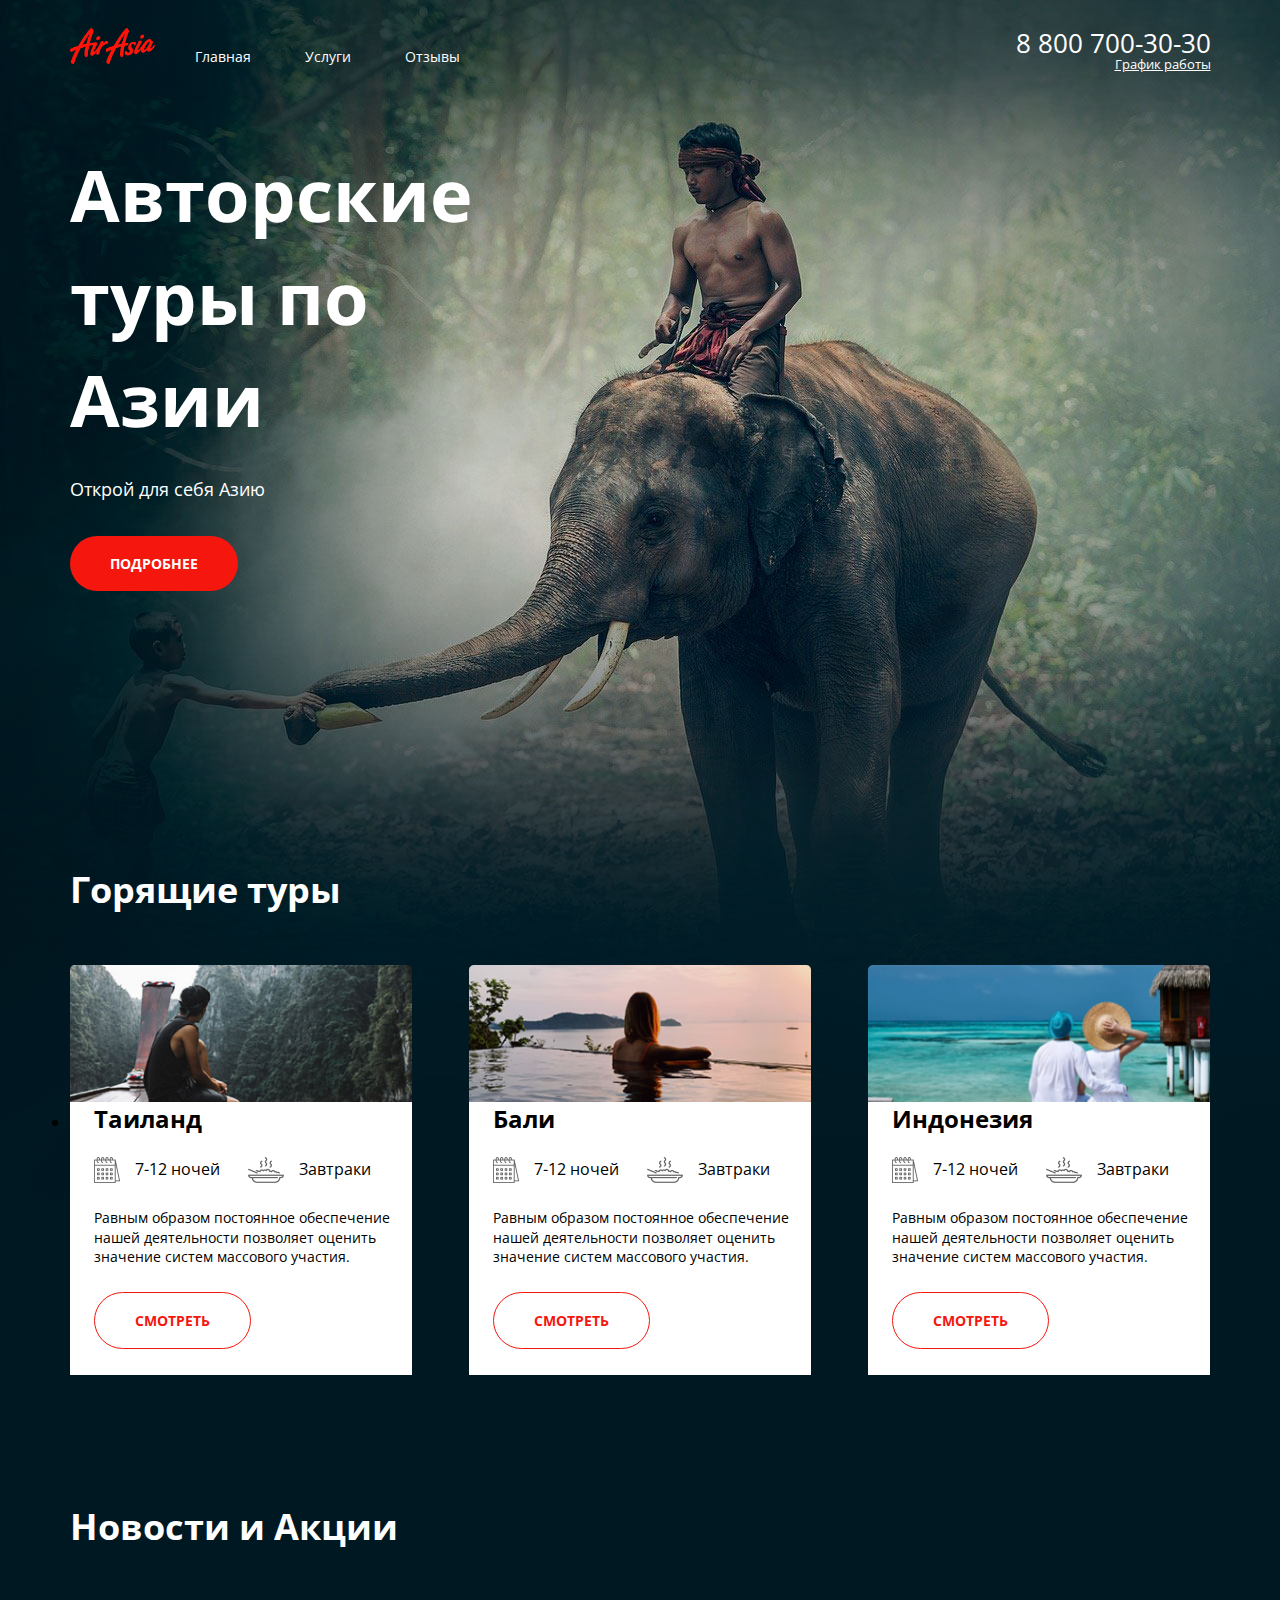
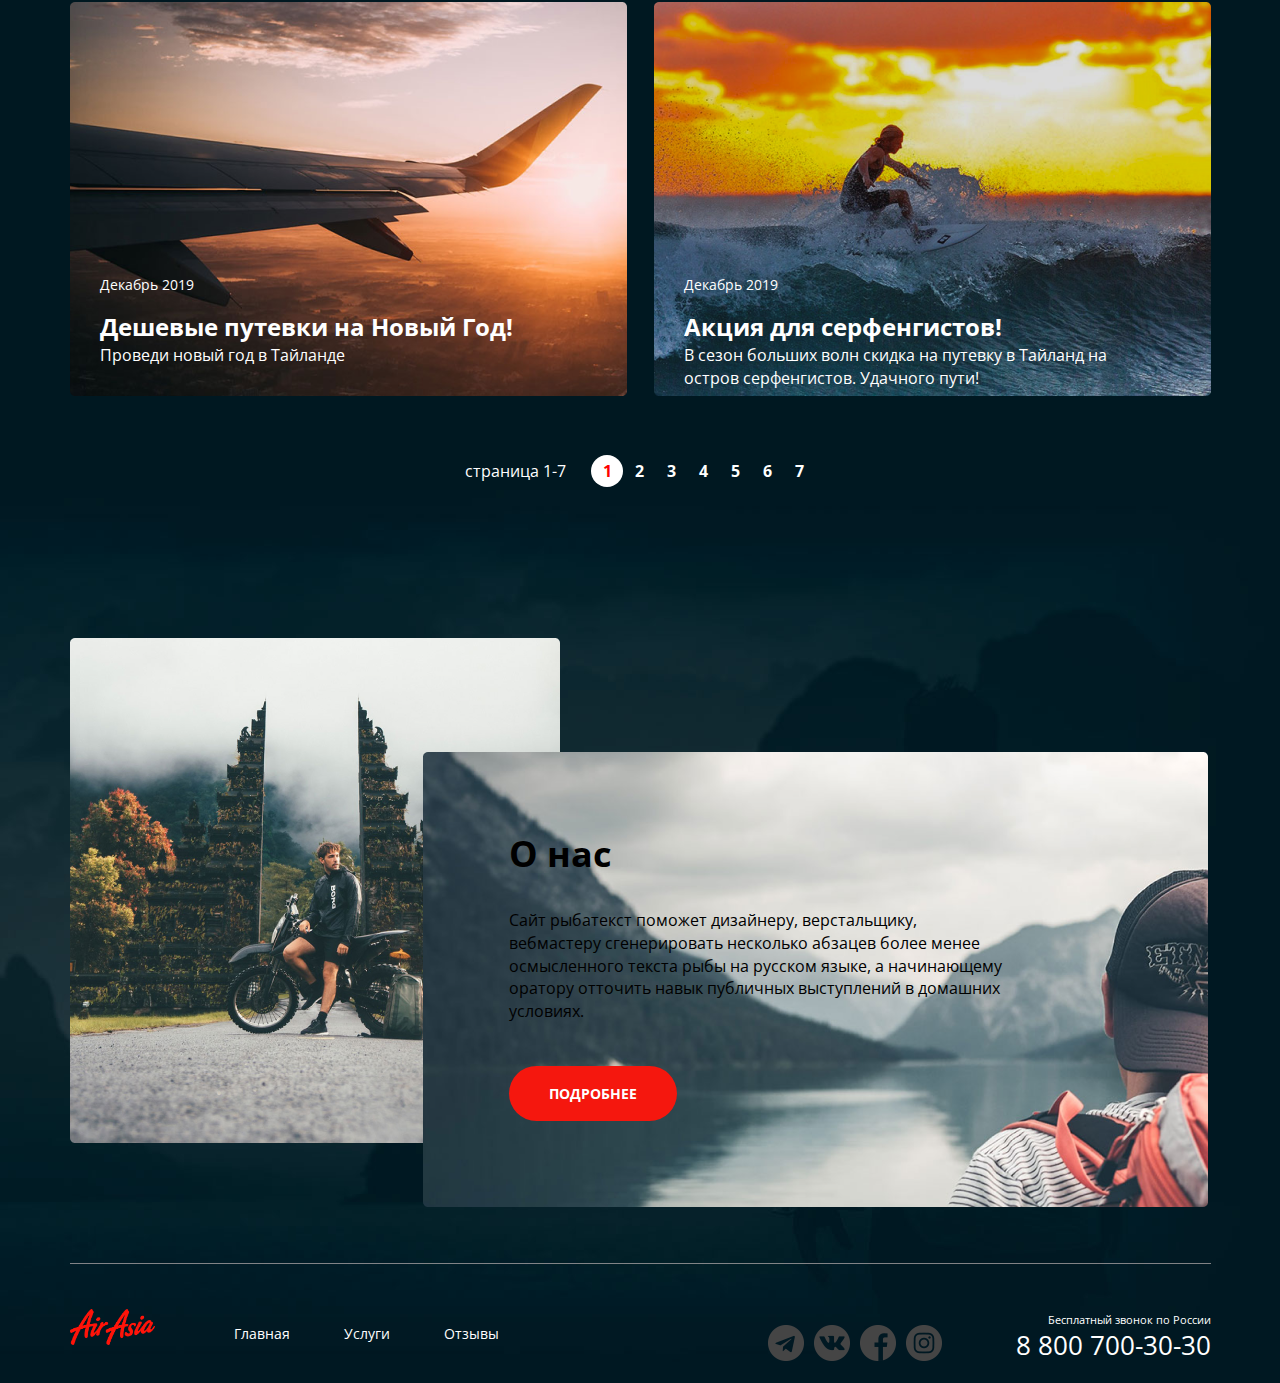
==== index.html @ 18bdf9c6 "проект закончил" ====
<!DOCTYPE html>
<html lang="ru">
  <head>
    <meta charset="UTF-8" />
    <meta http-equiv="X-UA-Compatible" content="IE=edge" />
    <meta name="viewport" content="width=device-width, initial-scale=1.0" />
    <title>Document</title>
    <link rel="preconnect" href="https://fonts.gstatic.com" />
    <link
      href="https://fonts.googleapis.com/css2?family=Open+Sans:ital,wght@0,400;0,700;1,700&display=swap"
      rel="stylesheet"
    />
    <link rel="stylesheet" href="./air.css" />
  </head>
  <body>
    <div class="wrapper main-page-wrapper">
      <header class="header">
        <div class="header__col">
          <a href="/" class="logo">
            <img
              src="./img/logo/logo.png"
              class="logo__img"
              alt="air asia logo"
            />
          </a>
          <nav class="menu">
            <ul class="menu__list">
              <li class="menu__item">
                <a href="/" class="menu__link">Главная</a>
              </li>
              <li class="menu__item">
                <a href="/services.html" class="menu__link">Услуги</a>
              </li>
              <li class="menu__item">
                <a href="/reviews.html" class="menu__link">Отзывы</a>
              </li>
            </ul>
          </nav>
        </div>
        <div class="header__col header__col--aligh--right">
          <address class="contacts">
            <a href="tel:+78007003030" class="contacts__phone">
              8 800 700-30-30
            </a>
            <div class="contacts__dropdown-title">График работы</div>
          </address>
        </div>
      </header>
      <section class="hero">
        <div class="container">
          <div class="hero__box">
            <h1 class="hero__title">Авторские туры по Азии</h1>
            <p class="hero__desc">Открой для себя Азию</p>
            <button class="btn">ПОДРОБНЕЕ</button>
          </div>
        </div>
      </section>
      <section class="hot-tour">
        <div class="container">
          <h2 class="hot-title">Горящие туры</h2>
          <ul class="hot-cont">
            <li class="hot-cont__countries">
              <img class="hot-cont__img" src="./img/tour/river.png" alt="" />
              <div class="hot-offer">
                <h2 class="hot-offer__title">Таиланд</h2>
                <ul class="day">
                  <li class="day-item">
                    <img
                      class="day-icon"
                      src="./img/icon/calendar.png"
                      alt=""
                    />
                    <span class="day-nait">7-12 ночей</span>
                  </li>
                  <li class="day-item">
                    <img class="day-icon" src="./img/icon/meal.png" alt="" />
                    <span class="day-nait">Завтраки</span>
                  </li>
                </ul>
                <p class="day-desc">
                  Равным образом постоянное обеспечение нашей деятельности
                  позволяет оценить значение систем массового участия.
                </p>
                <button class="day-btn">СМОТРЕТЬ</button>
              </div>
            </li>

            <div class="hot-cont__countries">
              <img class="hot-cont__img" src="./img/tour/pool.png" alt="" />
              <div class="hot-offer">
                <h2 class="hot-offer__title">Бали</h2>
                <ul class="day">
                  <li class="day-item">
                    <img
                      class="day-icon"
                      src="./img/icon/calendar.png"
                      alt=""
                    />
                    <span class="day-nait">7-12 ночей</span>
                  </li>
                  <li class="day-item">
                    <img class="day-icon" src="./img/icon/meal.png" alt="" />
                    <span class="day-nait">Завтраки</span>
                  </li>
                </ul>
                <p class="day-desc">
                  Равным образом постоянное обеспечение нашей деятельности
                  позволяет оценить значение систем массового участия.
                </p>
                <button class="day-btn">СМОТРЕТЬ</button>
              </div>
            </div>

            <div class="hot-cont__countries">
              <img class="hot-cont__img" src="./img/tour/ocean.png" alt="" />
              <div class="hot-offer">
                <h2 class="hot-offer__title">Индонезия</h2>
                <ul class="day">
                  <li class="day-item">
                    <img
                      class="day-icon"
                      src="./img/icon/calendar.png"
                      alt=""
                    />
                    <span class="day-nait">7-12 ночей</span>
                  </li>
                  <li class="day-item">
                    <img class="day-icon" src="./img/icon/meal.png" alt="" />
                    <span class="day-nait">Завтраки</span>
                  </li>
                </ul>
                <p class="day-desc">
                  Равным образом постоянное обеспечение нашей деятельности
                  позволяет оценить значение систем массового участия.
                </p>
                <button class="day-btn">СМОТРЕТЬ</button>
              </div>
            </div>
          </ul>
        </div>
      </section>

      <section class="news">
        <div class="container">
          <h2 class="new-title">Новости и Акции</h2>
          <ul class="news__list">
            <li class="news__item">
              <img class="news__img" src="./img/news/plain.png" alt="" />
              <div class="news__text">
                <div class="text__data">Декабрь 2019</div>
                <div class="text__title">Дешевые путевки на Новый Год!</div>
                <div class="text__sabtitle">Проведи новый год в Тайланде</div>
              </div>
            </li>

            <li class="news__item">
              <img class="news__img" src="./img/news/Surfer.png" alt="" />
              <div class="news__text">
                <div class="text__data">Декабрь 2019</div>
                <div class="text__title">Акция для серфенгистов!</div>
                <div class="text__sabtitle">
                  В сезон больших волн скидка на путевку в Тайланд на остров
                  серфенгистов. Удачного пути!
                </div>
              </div>
            </li>
          </ul>
          <div class="pages">
            <div class="pages__displey">страница 1-7</div>
            <ul class="pages-list">
              <li class="pages-item--active">
                <a href="#" class="pages__link">1</a>
              </li>
              <li class="pages-item">
                <a href="#" class="pages__link">2</a>
              </li>
              <li class="pages-item">
                <a href="#" class="pages__link">3</a>
              </li>
              <li class="pages-item">
                <a href="#" class="pages__link">4</a>
              </li>
              <li class="pages-item">
                <a href="#" class="pages__link">5</a>
              </li>
              <li class="pages-item">
                <a href="#" class="pages__link">6</a>
              </li>
              <li class="pages-item">
                <a href="#" class="pages__link">7</a>
              </li>
            </ul>
          </div>
        </div>
      </section>
      <section class="about">
        <div class="container">
          <img class="about__moto" src="./img/about/moto.png" alt="moto" />
          <div class="about__box">
            <div class="about__item">
              <img
                class="about__img"
                src="./img/about/mountains.png"
                alt="mountain"
              />
              <div class="about__text">
                <h2 class="about__title">О нас</h2>
                <div class="about__sabtitle">
                  <p>
                    Сайт рыбатекст поможет дизайнеру, верстальщику, вебмастеру
                    сгенерировать несколько абзацев более менее осмысленного
                    текста рыбы на русском языке, а начинающему оратору отточить
                    навык публичных выступлений в домашних условиях.
                  </p>
                </div>
                <button class="btn">ПОДРОБНЕЕ</button>
              </div>
            </div>
          </div>
        </div>
      </section>
      <footer class="footer">
        <div class="container">
          <div class="footer__box">
            <a href="" class="footer-logo">
              <img src="./img/logo/logo.png" class="footer-img" alt="" />
            </a>
            <div class="footer__menu">
              <ul class="footer-menu__list">
                <li class="footer-menu__item">
                  <a href="/" class="footer-menu__link">Главная</a>
                </li>
                <li class="footer-menu__item">
                  <a href="/services.html" class="footer-menu__link">Услуги</a>
                </li>
                <li class="footer-menu__item">
                  <a href="/reviews.html" class="footer-menu__link">Отзывы</a>
                </li>
              </ul>
            </div>
            <div class="footer-soc">
              <ul class="footer-soc__list">
                <li class="footer-soc__item">
                  <img src="./img/soc/telegram.png" class="soc-img" alt="" />
                </li>
                <li class="footer-soc__item">
                  <img src="./img/soc/vk.png" class="soc-img" alt="" />
                </li>
                <li class="footer-soc__item">
                  <img src="./img/soc/f.png" class="soc-img" alt="" />
                </li>
                <li class="footer-soc__item">
                  <img src="./img/soc/in.png" class="soc-img" alt="" />
                </li>
              </ul>
            </div>
            <div class="footer-tel">
              <a href="tel.:+78007003030" class="footer-tel__number">
                <div class="footer-tel__title">Бесплатный звонок по России</div>
                8 800 700-30-30
              </a>
            </div>
          </div>
        </div>
      </footer>
    </div>
  </body>
</html>
---- air.css ----
html,
body {
  height: 100%;
  margin: 0;
}

body {
  font-family: "Open Sans", Arial, Helvetica, sans-serif;
  line-height: 1.42;
  font-size: 16px;
  color: #ffffff;
  background: #001821;
  -moz-osx-font-smoothing: grayscale;
  -webkit-font-smoothing: antialiased;
}

.main-page-wrapper {
  background: url(./img/fon/fon-elephant.png) center top no-repeat,
    url(./img/fon/fon-men.png) right bottom no-repeat;
}

a {
  color: inherit;
}

.container {
  margin: 0 auto;
  width: 1141px;
}

/* ----------------------------------------------------------------------------- */

.header {
  display: flex;
  justify-content: space-between;
  align-items: center;
  padding: 25px 0 70px;
  margin: 0 auto;
  width: 1141px;
}

.header__col {
  display: flex;
  align-items: center;
}

.header__col--aligh--right {
  justify-content: flex-end;
}

.logo__img {
  width: 85px;
  height: auto;
}

.menu {
  flex: 2;
  margin-top: 15px;
}

.menu__list {
  display: flex;
  list-style-type: none;
  font-size: 14px;
  margin: 0;
  padding-right: 79px;
}

.menu__item {
  margin-right: 54px;
}

.menu__item:last-child {
  margin-right: 0;
}

.menu__link {
  text-decoration: none;
  color: rgb(255, 255, 255);
}

.contacts {
  font-style: normal;
}

.contacts__phone {
  color: rgb(255, 255, 255);
  font-size: 26px;
  text-decoration: none;
}

.contacts__dropdown-title {
  display: flex;
  justify-content: flex-end;
  font-size: 13px;
  text-decoration: underline;
  margin-top: -7px;
}

/* ------------------------------------------------------------------------------- */

.hero {
  padding-bottom: 245px;
}

.hero__container {
  margin: 0 auto;
  width: 1141px;
}

.hero__title {
  width: 511px;
  height: auto;
  margin: 0;
  margin-bottom: 27px;
  font-size: 72px;
}

.hero__desc {
  margin-bottom: 33px;
  font-size: 18px;
}

.btn {
  font-family: Open Sans;
  font-weight: bold;
  background-color: #f5170e;
  cursor: pointer;
  font-size: 14px;
  padding: 18px 40px;
  border: none;
  border-radius: 35px;
  color: #ffffff;
}

.hot-cont__countries {
  border-radius: 10px 10px 0px 0;
  color: #000;
  width: 30%;
  background-color: rgb(255, 255, 255);
}

.hot-title {
  font-style: normal;
  font-weight: bold;
  font-size: 36px;
  line-height: 49px;
  margin-bottom: 51px;
}

.hot-cont {
  display: flex;
  justify-content: space-between;
  padding: 0;
  margin-bottom: 127px;
}

.hot-cont__img {
  max-width: 100%;
  height: auto;
  display: block;
}

.hot-offer {
  background-color: rgb(255, 255, 255);
  margin-left: 24px;
  margin-right: 10px;
}

.hot-offer__title {
  font-size: 24px;
  margin: 0;
  margin-bottom: 21px;
}

.day {
  display: flex;
  margin: 0;
  padding: 0;
  list-style-type: none;
}

.day-item {
  display: flex;
  align-items: center;
  font-size: 14px;
}

.day-icon {
  justify-content: center;
  align-items: center;
  margin-right: 10px;
}

.day-nait {
  font-size: 16px;
  margin-left: 5px;
  margin-right: 28px;
}

.day-desc {
  font-size: 14px;
  margin-top: 25px;
  margin-bottom: 25px;
}

.day-btn {
  font-family: Open Sans;
  font-weight: bold;
  background-color: #ffffff;
  cursor: pointer;
  font-size: 14px;
  padding: 18px 40px;
  border-radius: 35px;
  color: #f5170e;
  border: 1px solid #f5170e;
  margin-bottom: 26px;
}

.news__text {
  position: absolute;
  top: 62%;
  left: 5%;
}

.new-title {
  font-style: normal;
  font-weight: bold;
  font-size: 36px;
  line-height: 49px;
  margin-bottom: 51px;
}
.news__list {
  display: flex;
  justify-content: space-between;
  padding: 0;
  list-style-type: none;
  margin-bottom: 53px;
}

.news__item {
  display: block;
  position: relative;
}

.news__text {
  position: absolute;
  left: 0;
  right: 0;
  bottom: 0;
  padding: 25px 30px;
  min-height: 140px;
}

.text__data {
  font-size: 14px;
  margin-bottom: 15px;
}

.text__title {
  font-size: 24px;
  font-weight: bold;
}

.text__sabtitle {
  font-size: 16px;
  margin-right: 20px;
  margin-bottom: 30px;
}

.pages {
  display: flex;
  justify-content: center;
  align-items: center;
  margin-bottom: 151px;
}

.pages__displey {
  margin-right: 25px;
}

.pages-list {
  display: flex;
  list-style-type: none;
  padding: 0;
  margin: 0;
}

.pages__link {
  display: block;
  width: 32px;
  height: 32px;
  color: #ffffff;
  border-radius: 50%;
  position: relative;
  text-decoration: none;
  font-size: 16px;
  font-weight: bold;
  line-height: 32px;
  text-align: center;
}

.pages-item--active .pages__link {
  display: block;
  width: 32px;
  height: 32px;
  color: #ff0000;
  border-radius: 50%;
  position: relative;
  text-decoration: none;
  font-size: 16px;
  font-weight: bold;
  background-color: #ffffff;
  line-height: 32px;
  text-align: center;
}

.about__box {
  margin-bottom: 46px;
  padding: 4px;
  padding-left: 31%;
  padding-top: 10%;
  list-style-type: none;
}
.about__moto {
  position: absolute;
  width: 490px;
  height: auto;
}

.about__item {
  position: relative;
  justify-content: flex-start;
}

.about__text {
  position: absolute;
  color: #000;
  top: 10%;
  left: 11%;
}

.about__title {
  font-size: 36px;
}

.about__sabtitle {
  margin-right: 200px;
  margin-bottom: 43px;
}

/* .about__btn {
  font-family: Open Sans;
  font-weight: bold;
  background-color: #f5170e;
  cursor: pointer;
  font-size: 14px;
  padding: 18px 40px;
  border: none;
  border-radius: 35px;
  color: #ffffff;
} */

.footer__box {
  display: flex;
  border-top: 1px solid #c2b8b8a9;
  padding-top: 45px;
}

.footer-img {
  width: 85px;
  height: auto;
}

.footer__menu {
  margin-left: 79px;
}

.footer-menu__list {
  display: flex;
  list-style-type: none;
  font-size: 14px;
  margin: 0;
  padding: 0;
  margin-top: 15px;
}

.footer-menu__item {
  margin-right: 54px;
}

.footer-menu__item:last-child {
  margin-right: 0;
}

.footer-menu__link {
  text-decoration: none;
  color: rgb(255, 255, 255);
}

.footer-soc {
  margin-left: auto;
}

.footer-soc__list {
  display: flex;
  list-style-type: none;
  padding: 0;
}

.footer-soc__item {
  margin-right: 10px;
}
.footer-soc__item:last-child {
  margin-right: 0;
}

.footer-tel {
  margin-top: 10px;
  margin-left: 74px;
}

.footer-tel__number {
  color: rgb(255, 255, 255);
  font-size: 26px;
  text-decoration: none;
}

.footer-tel__title {
  display: flex;
  justify-content: flex-end;
  font-size: 11px;
  text-decoration: underline;
  margin-top: -7px;
  text-decoration: none;
}
.welcome {
  display: flex;
  position: fixed;
  top: 0;
  width: 100%;
  height: 100%;
  align-items: center;
  justify-content: center;
  background: url(./img/fon/welcome-bg.png) center bottom / cover no-repeat;
}

.central {
  display: flex;
  flex-direction: column;
  align-items: center;
  opacity: 0;
  animation: zoom 1s;
  animation-fill-mode: forwards;
}

.central__text {
  font-size: 18px;
  margin-bottom: 50px;
}

@keyframes zoom {
  form {
    transform: scale(0.7);
  }

  20% {
    transform: scale(1.15);
  }

  40% {
    transform: scale(0.9);
  }

  60% {
    transform: scale(1.1);
  }

  80% {
    transform: scale(0.95);
  }

  to {
    opacity: 1;
    transform: scale(1);
  }
}
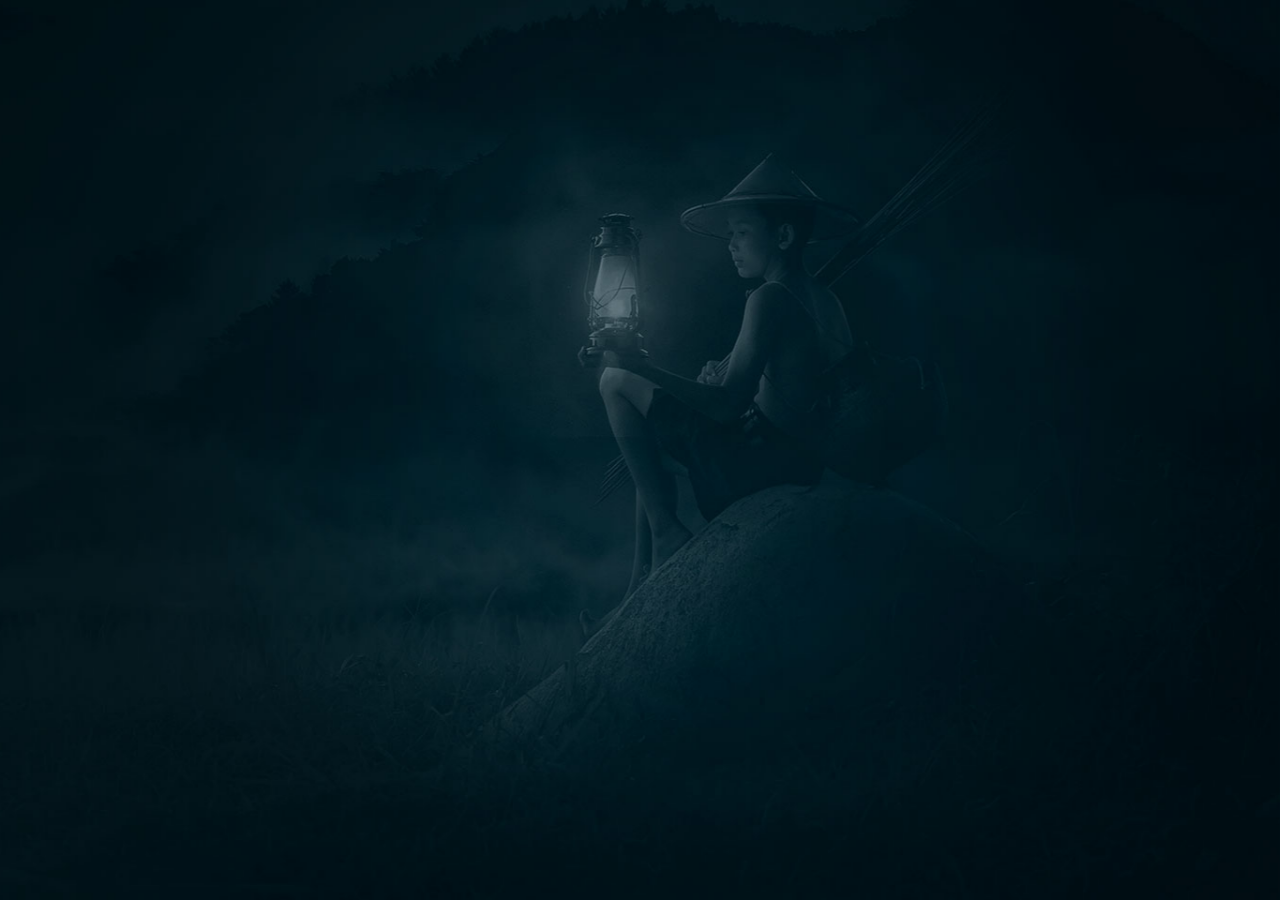
==== commit 1dc01529: "страница приветствия" ====
--- a/index.html
+++ b/index.html
@@ -4,7 +4,7 @@
     <meta charset="UTF-8" />
     <meta http-equiv="X-UA-Compatible" content="IE=edge" />
     <meta name="viewport" content="width=device-width, initial-scale=1.0" />
-    <title>Document</title>
+    <title>Welcome</title>
     <link rel="preconnect" href="https://fonts.gstatic.com" />
     <link
       href="https://fonts.googleapis.com/css2?family=Open+Sans:ital,wght@0,400;0,700;1,700&display=swap"
@@ -13,256 +13,18 @@
     <link rel="stylesheet" href="./air.css" />
   </head>
   <body>
-    <div class="wrapper main-page-wrapper">
-      <header class="header">
-        <div class="header__col">
-          <a href="/" class="logo">
-            <img
-              src="./img/logo/logo.png"
-              class="logo__img"
-              alt="air asia logo"
-            />
-          </a>
-          <nav class="menu">
-            <ul class="menu__list">
-              <li class="menu__item">
-                <a href="/" class="menu__link">Главная</a>
-              </li>
-              <li class="menu__item">
-                <a href="/services.html" class="menu__link">Услуги</a>
-              </li>
-              <li class="menu__item">
-                <a href="/reviews.html" class="menu__link">Отзывы</a>
-              </li>
-            </ul>
-          </nav>
+    <div class="welcome">
+      <div class="welcome__container">
+        <div class="central">
+          <img
+            src="./img/logo/logo.png"
+            alt="asia logo"
+            class="central__logo"
+          />
+          <span class="central__text">Открой для себы Азию</span>
+          <a href="/project-2/one.html" class="btn">ВОЙТИ</a>
         </div>
-        <div class="header__col header__col--aligh--right">
-          <address class="contacts">
-            <a href="tel:+78007003030" class="contacts__phone">
-              8 800 700-30-30
-            </a>
-            <div class="contacts__dropdown-title">График работы</div>
-          </address>
-        </div>
-      </header>
-      <section class="hero">
-        <div class="container">
-          <div class="hero__box">
-            <h1 class="hero__title">Авторские туры по Азии</h1>
-            <p class="hero__desc">Открой для себя Азию</p>
-            <button class="btn">ПОДРОБНЕЕ</button>
-          </div>
-        </div>
-      </section>
-      <section class="hot-tour">
-        <div class="container">
-          <h2 class="hot-title">Горящие туры</h2>
-          <ul class="hot-cont">
-            <li class="hot-cont__countries">
-              <img class="hot-cont__img" src="./img/tour/river.png" alt="" />
-              <div class="hot-offer">
-                <h2 class="hot-offer__title">Таиланд</h2>
-                <ul class="day">
-                  <li class="day-item">
-                    <img
-                      class="day-icon"
-                      src="./img/icon/calendar.png"
-                      alt=""
-                    />
-                    <span class="day-nait">7-12 ночей</span>
-                  </li>
-                  <li class="day-item">
-                    <img class="day-icon" src="./img/icon/meal.png" alt="" />
-                    <span class="day-nait">Завтраки</span>
-                  </li>
-                </ul>
-                <p class="day-desc">
-                  Равным образом постоянное обеспечение нашей деятельности
-                  позволяет оценить значение систем массового участия.
-                </p>
-                <button class="day-btn">СМОТРЕТЬ</button>
-              </div>
-            </li>
-
-            <div class="hot-cont__countries">
-              <img class="hot-cont__img" src="./img/tour/pool.png" alt="" />
-              <div class="hot-offer">
-                <h2 class="hot-offer__title">Бали</h2>
-                <ul class="day">
-                  <li class="day-item">
-                    <img
-                      class="day-icon"
-                      src="./img/icon/calendar.png"
-                      alt=""
-                    />
-                    <span class="day-nait">7-12 ночей</span>
-                  </li>
-                  <li class="day-item">
-                    <img class="day-icon" src="./img/icon/meal.png" alt="" />
-                    <span class="day-nait">Завтраки</span>
-                  </li>
-                </ul>
-                <p class="day-desc">
-                  Равным образом постоянное обеспечение нашей деятельности
-                  позволяет оценить значение систем массового участия.
-                </p>
-                <button class="day-btn">СМОТРЕТЬ</button>
-              </div>
-            </div>
-
-            <div class="hot-cont__countries">
-              <img class="hot-cont__img" src="./img/tour/ocean.png" alt="" />
-              <div class="hot-offer">
-                <h2 class="hot-offer__title">Индонезия</h2>
-                <ul class="day">
-                  <li class="day-item">
-                    <img
-                      class="day-icon"
-                      src="./img/icon/calendar.png"
-                      alt=""
-                    />
-                    <span class="day-nait">7-12 ночей</span>
-                  </li>
-                  <li class="day-item">
-                    <img class="day-icon" src="./img/icon/meal.png" alt="" />
-                    <span class="day-nait">Завтраки</span>
-                  </li>
-                </ul>
-                <p class="day-desc">
-                  Равным образом постоянное обеспечение нашей деятельности
-                  позволяет оценить значение систем массового участия.
-                </p>
-                <button class="day-btn">СМОТРЕТЬ</button>
-              </div>
-            </div>
-          </ul>
-        </div>
-      </section>
-
-      <section class="news">
-        <div class="container">
-          <h2 class="new-title">Новости и Акции</h2>
-          <ul class="news__list">
-            <li class="news__item">
-              <img class="news__img" src="./img/news/plain.png" alt="" />
-              <div class="news__text">
-                <div class="text__data">Декабрь 2019</div>
-                <div class="text__title">Дешевые путевки на Новый Год!</div>
-                <div class="text__sabtitle">Проведи новый год в Тайланде</div>
-              </div>
-            </li>
-
-            <li class="news__item">
-              <img class="news__img" src="./img/news/Surfer.png" alt="" />
-              <div class="news__text">
-                <div class="text__data">Декабрь 2019</div>
-                <div class="text__title">Акция для серфенгистов!</div>
-                <div class="text__sabtitle">
-                  В сезон больших волн скидка на путевку в Тайланд на остров
-                  серфенгистов. Удачного пути!
-                </div>
-              </div>
-            </li>
-          </ul>
-          <div class="pages">
-            <div class="pages__displey">страница 1-7</div>
-            <ul class="pages-list">
-              <li class="pages-item--active">
-                <a href="#" class="pages__link">1</a>
-              </li>
-              <li class="pages-item">
-                <a href="#" class="pages__link">2</a>
-              </li>
-              <li class="pages-item">
-                <a href="#" class="pages__link">3</a>
-              </li>
-              <li class="pages-item">
-                <a href="#" class="pages__link">4</a>
-              </li>
-              <li class="pages-item">
-                <a href="#" class="pages__link">5</a>
-              </li>
-              <li class="pages-item">
-                <a href="#" class="pages__link">6</a>
-              </li>
-              <li class="pages-item">
-                <a href="#" class="pages__link">7</a>
-              </li>
-            </ul>
-          </div>
-        </div>
-      </section>
-      <section class="about">
-        <div class="container">
-          <img class="about__moto" src="./img/about/moto.png" alt="moto" />
-          <div class="about__box">
-            <div class="about__item">
-              <img
-                class="about__img"
-                src="./img/about/mountains.png"
-                alt="mountain"
-              />
-              <div class="about__text">
-                <h2 class="about__title">О нас</h2>
-                <div class="about__sabtitle">
-                  <p>
-                    Сайт рыбатекст поможет дизайнеру, верстальщику, вебмастеру
-                    сгенерировать несколько абзацев более менее осмысленного
-                    текста рыбы на русском языке, а начинающему оратору отточить
-                    навык публичных выступлений в домашних условиях.
-                  </p>
-                </div>
-                <button class="btn">ПОДРОБНЕЕ</button>
-              </div>
-            </div>
-          </div>
-        </div>
-      </section>
-      <footer class="footer">
-        <div class="container">
-          <div class="footer__box">
-            <a href="" class="footer-logo">
-              <img src="./img/logo/logo.png" class="footer-img" alt="" />
-            </a>
-            <div class="footer__menu">
-              <ul class="footer-menu__list">
-                <li class="footer-menu__item">
-                  <a href="/" class="footer-menu__link">Главная</a>
-                </li>
-                <li class="footer-menu__item">
-                  <a href="/services.html" class="footer-menu__link">Услуги</a>
-                </li>
-                <li class="footer-menu__item">
-                  <a href="/reviews.html" class="footer-menu__link">Отзывы</a>
-                </li>
-              </ul>
-            </div>
-            <div class="footer-soc">
-              <ul class="footer-soc__list">
-                <li class="footer-soc__item">
-                  <img src="./img/soc/telegram.png" class="soc-img" alt="" />
-                </li>
-                <li class="footer-soc__item">
-                  <img src="./img/soc/vk.png" class="soc-img" alt="" />
-                </li>
-                <li class="footer-soc__item">
-                  <img src="./img/soc/f.png" class="soc-img" alt="" />
-                </li>
-                <li class="footer-soc__item">
-                  <img src="./img/soc/in.png" class="soc-img" alt="" />
-                </li>
-              </ul>
-            </div>
-            <div class="footer-tel">
-              <a href="tel.:+78007003030" class="footer-tel__number">
-                <div class="footer-tel__title">Бесплатный звонок по России</div>
-                8 800 700-30-30
-              </a>
-            </div>
-          </div>
-        </div>
-      </footer>
+      </div>
     </div>
   </body>
 </html>
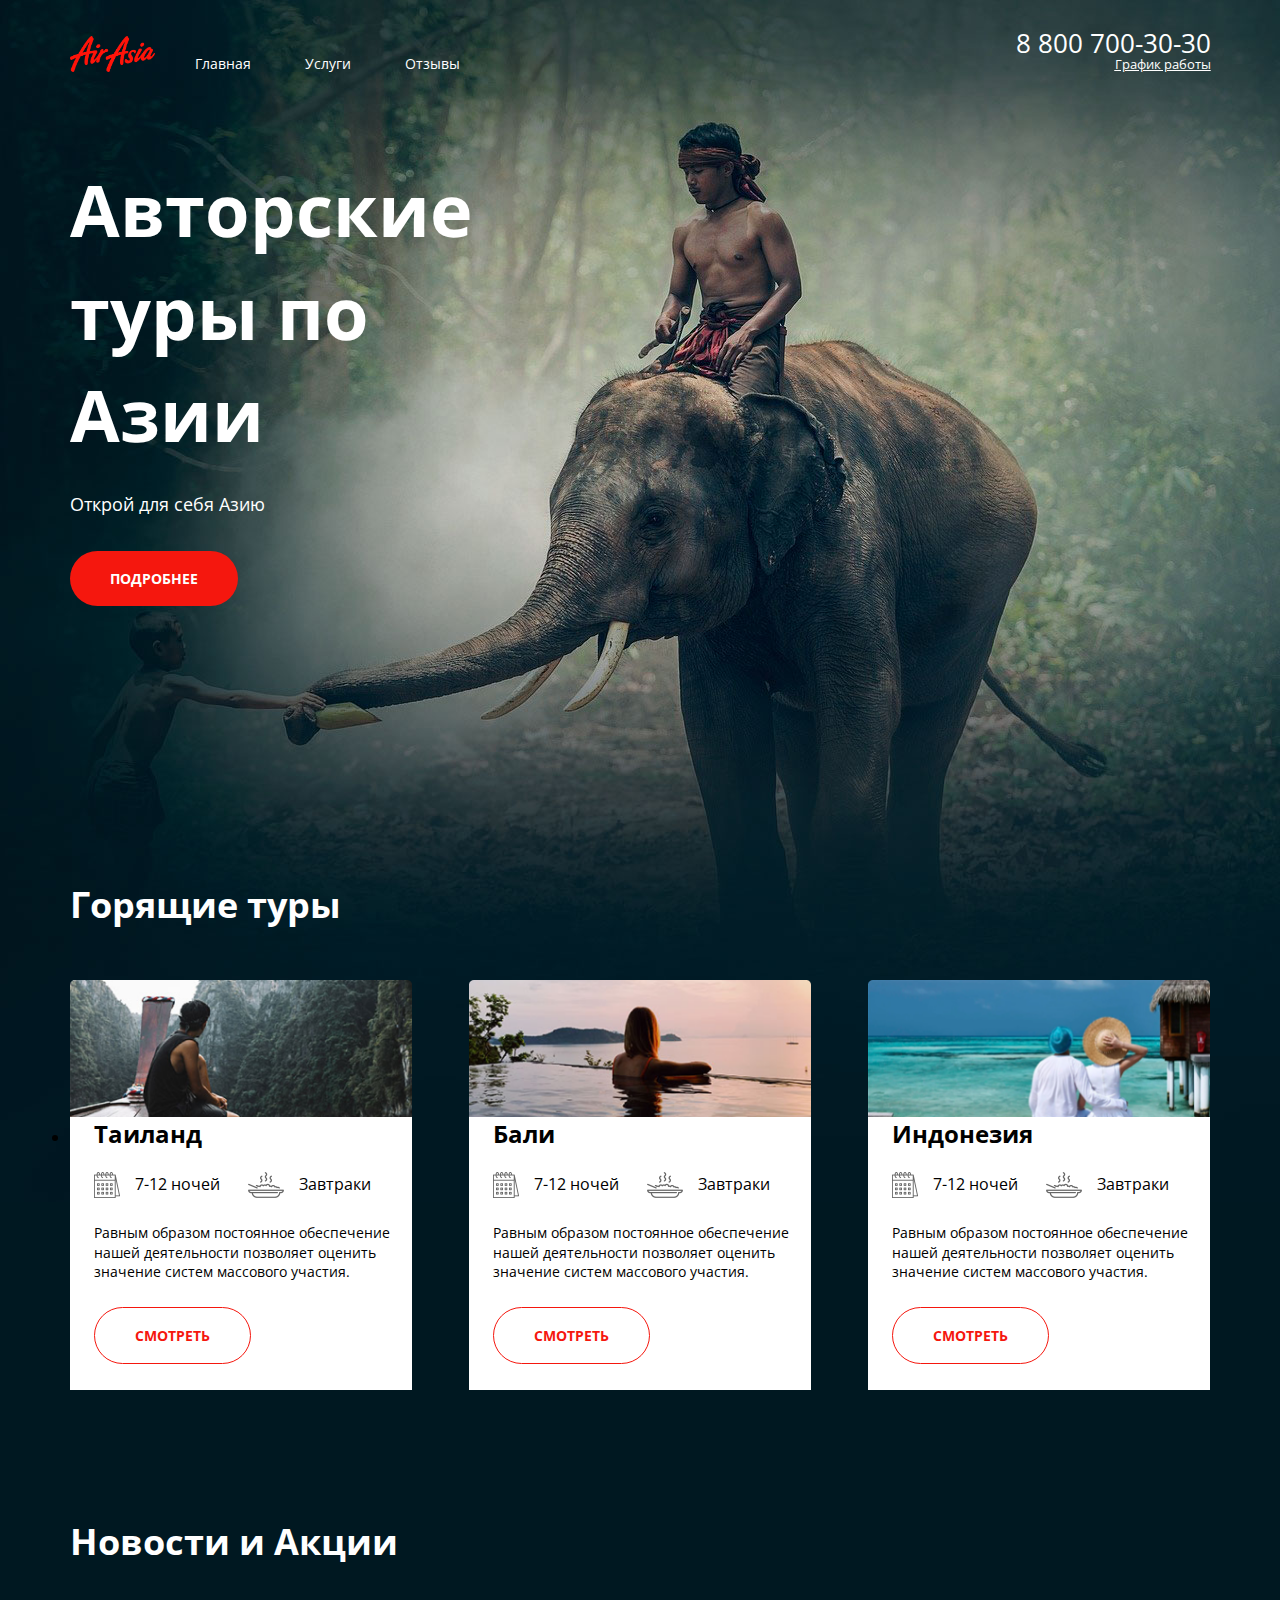
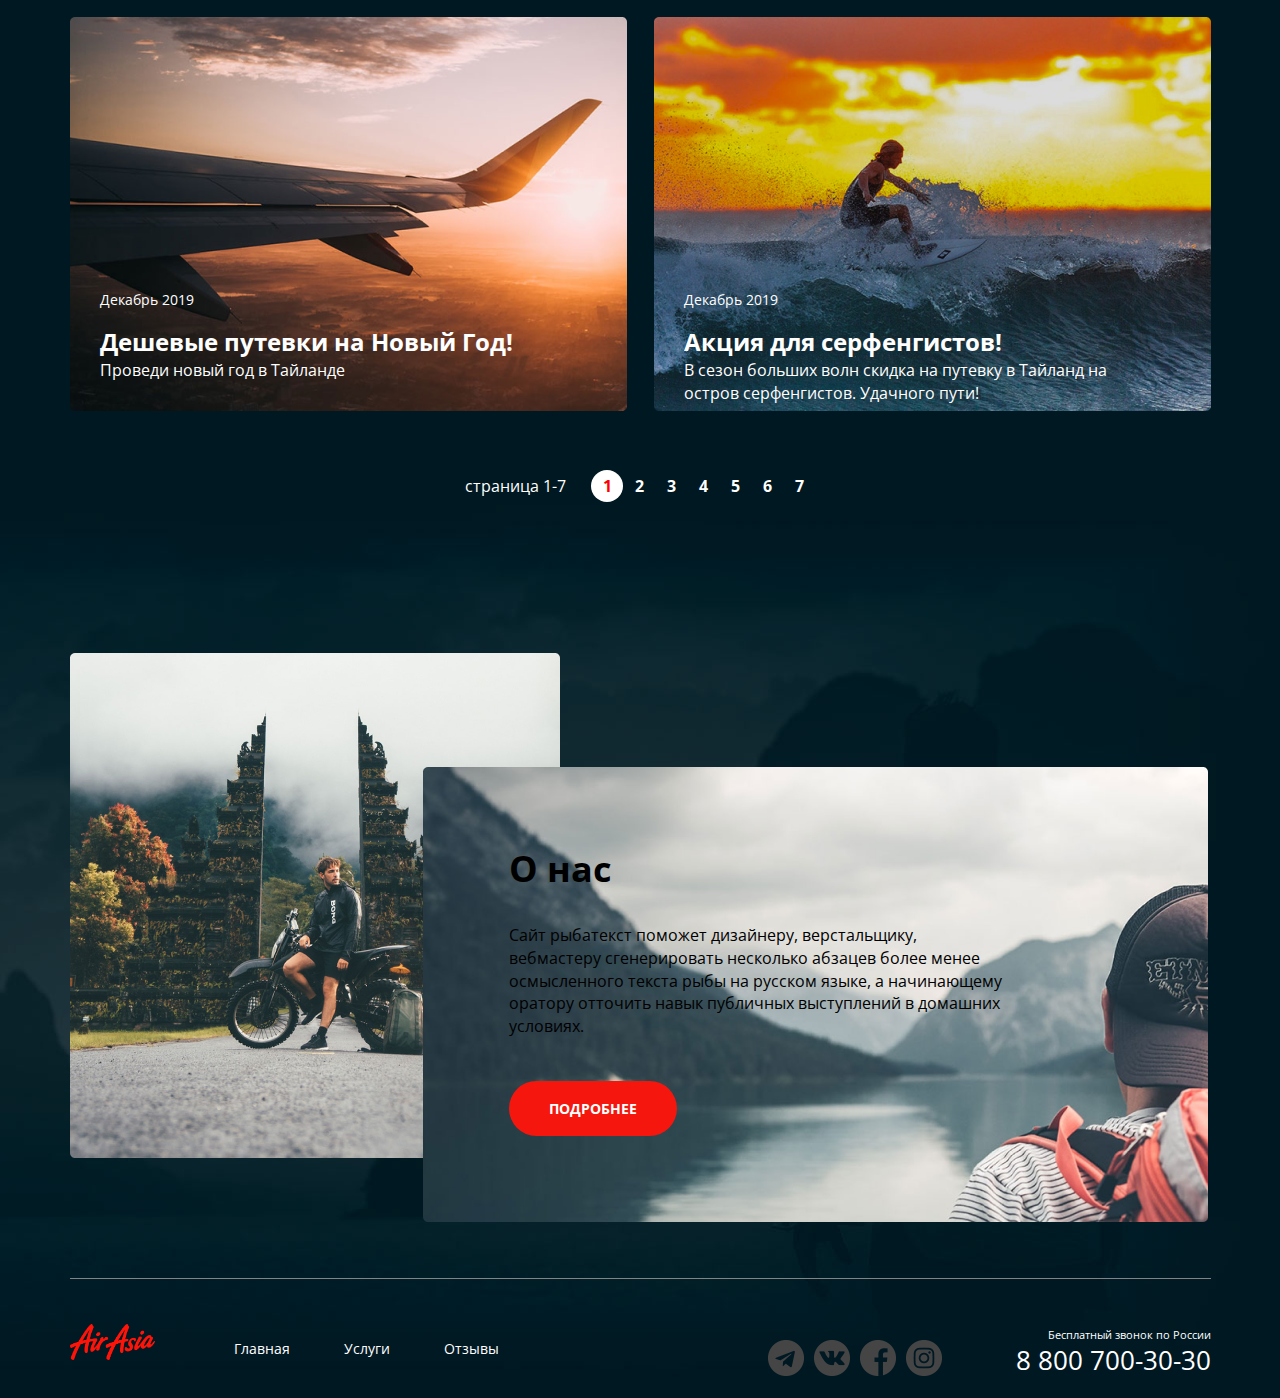
==== commit d8b1cc4e: "init" ====
--- a/index.html
+++ b/index.html
@@ -1,30 +1,285 @@
-<!DOCTYPE html>
-<html lang="ru">
-  <head>
-    <meta charset="UTF-8" />
-    <meta http-equiv="X-UA-Compatible" content="IE=edge" />
-    <meta name="viewport" content="width=device-width, initial-scale=1.0" />
-    <title>Welcome</title>
-    <link rel="preconnect" href="https://fonts.gstatic.com" />
-    <link
-      href="https://fonts.googleapis.com/css2?family=Open+Sans:ital,wght@0,400;0,700;1,700&display=swap"
-      rel="stylesheet"
-    />
-    <link rel="stylesheet" href="./air.css" />
-  </head>
-  <body>
-    <div class="welcome">
-      <div class="welcome__container">
-        <div class="central">
-          <img
-            src="./img/logo/logo.png"
-            alt="asia logo"
-            class="central__logo"
-          />
-          <span class="central__text">Открой для себы Азию</span>
-          <a href="/project-2/one.html" class="btn">ВОЙТИ</a>
-        </div>
-      </div>
-    </div>
-  </body>
-</html>
+<!DOCTYPE html>
+<html lang="ru">
+  <head>
+    <meta charset="UTF-8" />
+    <meta http-equiv="X-UA-Compatible" content="IE=edge" />
+    <meta name="viewport" content="width=device-width, initial-scale=1.0" />
+    <title>Document</title>
+    <link rel="preconnect" href="https://fonts.gstatic.com" />
+    <link
+      href="https://fonts.googleapis.com/css2?family=Open+Sans:ital,wght@0,400;0,700;1,700&display=swap"
+      rel="stylesheet"
+    />
+    <link rel="stylesheet" href="./air.css" />
+  </head>
+  <body>
+    <div class="wrapper main-page-wrapper">
+      <header class="header">
+        <div class="header__col">
+          <a href="/project-2/index.html" class="logo">
+            <img
+              src="./img/logo/logo.png"
+              class="logo__img"
+              alt="air asia logo"
+            />
+          </a>
+          <nav class="menu">
+            <ul class="menu__list">
+              <li class="menu__item menu__item--active">
+                <a href="/project-2/one.html" class="menu__link">Главная</a>
+              </li>
+              <li class="menu__item">
+                <a href="/project-2/services.html" class="menu__link">Услуги</a>
+              </li>
+              <li class="menu__item">
+                <a href="/project-2/reviews.html" class="menu__link">Отзывы</a>
+              </li>
+            </ul>
+          </nav>
+        </div>
+        <div class="header__col header__col--aligh--right">
+          <address class="contacts">
+            <a href="tel:+78007003030" class="contacts__phone">
+              8 800 700-30-30
+            </a>
+            <div class="contacts__dropdown-title">
+              <a href="" class="dropdown__link">График работы</a>
+
+              <div class="dropdown__menu">
+                <!-- <div class="dddd"></div> -->
+
+                <ul class="drop__list">
+                  <li class="drop__item">пн-вс: 09:00-20:00</li>
+                  <li class="drop__item">Обед: 14:00-14:30</li>
+                </ul>
+              </div>
+            </div>
+          </address>
+        </div>
+      </header>
+      <section class="hero">
+        <div class="container">
+          <div class="hero__box">
+            <h1 class="hero__title">Авторские туры по Азии</h1>
+            <p class="hero__desc">Открой для себя Азию</p>
+            <button class="btn">ПОДРОБНЕЕ</button>
+          </div>
+        </div>
+      </section>
+      <section class="hot-tour">
+        <div class="container">
+          <h2 class="hot-title">Горящие туры</h2>
+          <ul class="hot-cont">
+            <li class="hot-cont__countries">
+              <img class="hot-cont__img" src="./img/tour/river.png" alt="" />
+              <div class="hot-offer">
+                <h2 class="hot-offer__title">Таиланд</h2>
+                <ul class="day">
+                  <li class="day-item">
+                    <img
+                      class="day-icon"
+                      src="./img/icon/calendar.png"
+                      alt=""
+                    />
+                    <span class="day-nait">7-12 ночей</span>
+                  </li>
+                  <li class="day-item">
+                    <img class="day-icon" src="./img/icon/meal.png" alt="" />
+                    <span class="day-nait">Завтраки</span>
+                  </li>
+                </ul>
+                <p class="day-desc">
+                  Равным образом постоянное обеспечение нашей деятельности
+                  позволяет оценить значение систем массового участия.
+                </p>
+                <button class="day-btn">СМОТРЕТЬ</button>
+              </div>
+            </li>
+
+            <div class="hot-cont__countries">
+              <img class="hot-cont__img" src="./img/tour/pool.png" alt="" />
+              <div class="hot-offer">
+                <h2 class="hot-offer__title">Бали</h2>
+                <ul class="day">
+                  <li class="day-item">
+                    <img
+                      class="day-icon"
+                      src="./img/icon/calendar.png"
+                      alt=""
+                    />
+                    <span class="day-nait">7-12 ночей</span>
+                  </li>
+                  <li class="day-item">
+                    <img class="day-icon" src="./img/icon/meal.png" alt="" />
+                    <span class="day-nait">Завтраки</span>
+                  </li>
+                </ul>
+                <p class="day-desc">
+                  Равным образом постоянное обеспечение нашей деятельности
+                  позволяет оценить значение систем массового участия.
+                </p>
+                <button class="day-btn">СМОТРЕТЬ</button>
+              </div>
+            </div>
+
+            <div class="hot-cont__countries">
+              <img class="hot-cont__img" src="./img/tour/ocean.png" alt="" />
+              <div class="hot-offer">
+                <h2 class="hot-offer__title">Индонезия</h2>
+                <ul class="day">
+                  <li class="day-item">
+                    <img
+                      class="day-icon"
+                      src="./img/icon/calendar.png"
+                      alt=""
+                    />
+                    <span class="day-nait">7-12 ночей</span>
+                  </li>
+                  <li class="day-item">
+                    <img class="day-icon" src="./img/icon/meal.png" alt="" />
+                    <span class="day-nait">Завтраки</span>
+                  </li>
+                </ul>
+                <p class="day-desc">
+                  Равным образом постоянное обеспечение нашей деятельности
+                  позволяет оценить значение систем массового участия.
+                </p>
+                <button class="day-btn">СМОТРЕТЬ</button>
+              </div>
+            </div>
+          </ul>
+        </div>
+      </section>
+
+      <section class="news">
+        <div class="container">
+          <h2 class="new-title">Новости и Акции</h2>
+          <ul class="news__list">
+            <li class="news__item">
+              <img class="news__img" src="./img/news/plain.png" alt="" />
+              <div class="news__text">
+                <div class="text__data">Декабрь 2019</div>
+                <div class="text__title">Дешевые путевки на Новый Год!</div>
+                <div class="text__sabtitle">Проведи новый год в Тайланде</div>
+              </div>
+            </li>
+
+            <li class="news__item">
+              <img class="news__img" src="./img/news/Surfer.png" alt="" />
+              <div class="news__text">
+                <div class="text__data">Декабрь 2019</div>
+                <div class="text__title">Акция для серфенгистов!</div>
+                <div class="text__sabtitle">
+                  В сезон больших волн скидка на путевку в Тайланд на остров
+                  серфенгистов. Удачного пути!
+                </div>
+              </div>
+            </li>
+          </ul>
+          <div class="pages">
+            <div class="pages__displey">страница 1-7</div>
+            <ul class="pages-list">
+              <li class="pages-item--active">
+                <a href="#" class="pages__link">1</a>
+              </li>
+              <li class="pages-item">
+                <a href="#" class="pages__link">2</a>
+              </li>
+              <li class="pages-item">
+                <a href="#" class="pages__link">3</a>
+              </li>
+              <li class="pages-item">
+                <a href="#" class="pages__link">4</a>
+              </li>
+              <li class="pages-item">
+                <a href="#" class="pages__link">5</a>
+              </li>
+              <li class="pages-item">
+                <a href="#" class="pages__link">6</a>
+              </li>
+              <li class="pages-item">
+                <a href="#" class="pages__link">7</a>
+              </li>
+            </ul>
+          </div>
+        </div>
+      </section>
+      <section class="about">
+        <div class="container">
+          <img class="about__moto" src="./img/about/moto.png" alt="moto" />
+          <div class="about__box">
+            <div class="about__item">
+              <img
+                class="about__img"
+                src="./img/about/mountains.png"
+                alt="mountain"
+              />
+              <div class="about__text">
+                <h2 class="about__title">О нас</h2>
+                <div class="about__sabtitle">
+                  <p>
+                    Сайт рыбатекст поможет дизайнеру, верстальщику, вебмастеру
+                    сгенерировать несколько абзацев более менее осмысленного
+                    текста рыбы на русском языке, а начинающему оратору отточить
+                    навык публичных выступлений в домашних условиях.
+                  </p>
+                </div>
+                <button class="btn">ПОДРОБНЕЕ</button>
+              </div>
+            </div>
+          </div>
+        </div>
+      </section>
+      <footer class="footer">
+        <div class="container">
+          <div class="footer__box">
+            <a href="" class="footer-logo">
+              <img src="./img/logo/logo.png" class="footer-img" alt="" />
+            </a>
+            <div class="footer__menu">
+              <ul class="footer-menu__list">
+                <li class="footer-menu__item">
+                  <a href="/project-2/index.html" class="footer-menu__link">
+                    Главная
+                  </a>
+                </li>
+                <li class="footer-menu__item">
+                  <a href="/project-2/services.html" class="footer-menu__link">
+                    Услуги
+                  </a>
+                </li>
+                <li class="footer-menu__item">
+                  <a href="/project-2/reviews.html" class="footer-menu__link">
+                    Отзывы
+                  </a>
+                </li>
+              </ul>
+            </div>
+            <div class="footer-soc">
+              <ul class="footer-soc__list">
+                <li class="footer-soc__item">
+                  <img src="./img/soc/telegram.png" class="soc-img" alt="" />
+                </li>
+                <li class="footer-soc__item">
+                  <img src="./img/soc/vk.png" class="soc-img" alt="" />
+                </li>
+                <li class="footer-soc__item">
+                  <img src="./img/soc/f.png" class="soc-img" alt="" />
+                </li>
+                <li class="footer-soc__item">
+                  <img src="./img/soc/in.png" class="soc-img" alt="" />
+                </li>
+              </ul>
+            </div>
+            <div class="footer-tel">
+              <a href="tel.:+78007003030" class="footer-tel__number">
+                <div class="footer-tel__title">Бесплатный звонок по России</div>
+                8 800 700-30-30
+              </a>
+            </div>
+          </div>
+        </div>
+      </footer>
+    </div>
+  </body>
+</html>
--- a/air.css
+++ b/air.css
@@ -1,487 +1,548 @@
-html,
-body {
-  height: 100%;
-  margin: 0;
-}
-
-body {
-  font-family: "Open Sans", Arial, Helvetica, sans-serif;
-  line-height: 1.42;
-  font-size: 16px;
-  color: #ffffff;
-  background: #001821;
-  -moz-osx-font-smoothing: grayscale;
-  -webkit-font-smoothing: antialiased;
-}
-
-.main-page-wrapper {
-  background: url(./img/fon/fon-elephant.png) center top no-repeat,
-    url(./img/fon/fon-men.png) right bottom no-repeat;
-}
-
-a {
-  color: inherit;
-}
-
-.container {
-  margin: 0 auto;
-  width: 1141px;
-}
-
-/* ----------------------------------------------------------------------------- */
-
-.header {
-  display: flex;
-  justify-content: space-between;
-  align-items: center;
-  padding: 25px 0 70px;
-  margin: 0 auto;
-  width: 1141px;
-}
-
-.header__col {
-  display: flex;
-  align-items: center;
-}
-
-.header__col--aligh--right {
-  justify-content: flex-end;
-}
-
-.logo__img {
-  width: 85px;
-  height: auto;
-}
-
-.menu {
-  flex: 2;
-  margin-top: 15px;
-}
-
-.menu__list {
-  display: flex;
-  list-style-type: none;
-  font-size: 14px;
-  margin: 0;
-  padding-right: 79px;
-}
-
-.menu__item {
-  margin-right: 54px;
-}
-
-.menu__item:last-child {
-  margin-right: 0;
-}
-
-.menu__link {
-  text-decoration: none;
-  color: rgb(255, 255, 255);
-}
-
-.contacts {
-  font-style: normal;
-}
-
-.contacts__phone {
-  color: rgb(255, 255, 255);
-  font-size: 26px;
-  text-decoration: none;
-}
-
-.contacts__dropdown-title {
-  display: flex;
-  justify-content: flex-end;
-  font-size: 13px;
-  text-decoration: underline;
-  margin-top: -7px;
-}
-
-/* ------------------------------------------------------------------------------- */
-
-.hero {
-  padding-bottom: 245px;
-}
-
-.hero__container {
-  margin: 0 auto;
-  width: 1141px;
-}
-
-.hero__title {
-  width: 511px;
-  height: auto;
-  margin: 0;
-  margin-bottom: 27px;
-  font-size: 72px;
-}
-
-.hero__desc {
-  margin-bottom: 33px;
-  font-size: 18px;
-}
-
-.btn {
-  font-family: Open Sans;
-  font-weight: bold;
-  background-color: #f5170e;
-  cursor: pointer;
-  font-size: 14px;
-  padding: 18px 40px;
-  border: none;
-  border-radius: 35px;
-  color: #ffffff;
-}
-
-.hot-cont__countries {
-  border-radius: 10px 10px 0px 0;
-  color: #000;
-  width: 30%;
-  background-color: rgb(255, 255, 255);
-}
-
-.hot-title {
-  font-style: normal;
-  font-weight: bold;
-  font-size: 36px;
-  line-height: 49px;
-  margin-bottom: 51px;
-}
-
-.hot-cont {
-  display: flex;
-  justify-content: space-between;
-  padding: 0;
-  margin-bottom: 127px;
-}
-
-.hot-cont__img {
-  max-width: 100%;
-  height: auto;
-  display: block;
-}
-
-.hot-offer {
-  background-color: rgb(255, 255, 255);
-  margin-left: 24px;
-  margin-right: 10px;
-}
-
-.hot-offer__title {
-  font-size: 24px;
-  margin: 0;
-  margin-bottom: 21px;
-}
-
-.day {
-  display: flex;
-  margin: 0;
-  padding: 0;
-  list-style-type: none;
-}
-
-.day-item {
-  display: flex;
-  align-items: center;
-  font-size: 14px;
-}
-
-.day-icon {
-  justify-content: center;
-  align-items: center;
-  margin-right: 10px;
-}
-
-.day-nait {
-  font-size: 16px;
-  margin-left: 5px;
-  margin-right: 28px;
-}
-
-.day-desc {
-  font-size: 14px;
-  margin-top: 25px;
-  margin-bottom: 25px;
-}
-
-.day-btn {
-  font-family: Open Sans;
-  font-weight: bold;
-  background-color: #ffffff;
-  cursor: pointer;
-  font-size: 14px;
-  padding: 18px 40px;
-  border-radius: 35px;
-  color: #f5170e;
-  border: 1px solid #f5170e;
-  margin-bottom: 26px;
-}
-
-.news__text {
-  position: absolute;
-  top: 62%;
-  left: 5%;
-}
-
-.new-title {
-  font-style: normal;
-  font-weight: bold;
-  font-size: 36px;
-  line-height: 49px;
-  margin-bottom: 51px;
-}
-.news__list {
-  display: flex;
-  justify-content: space-between;
-  padding: 0;
-  list-style-type: none;
-  margin-bottom: 53px;
-}
-
-.news__item {
-  display: block;
-  position: relative;
-}
-
-.news__text {
-  position: absolute;
-  left: 0;
-  right: 0;
-  bottom: 0;
-  padding: 25px 30px;
-  min-height: 140px;
-}
-
-.text__data {
-  font-size: 14px;
-  margin-bottom: 15px;
-}
-
-.text__title {
-  font-size: 24px;
-  font-weight: bold;
-}
-
-.text__sabtitle {
-  font-size: 16px;
-  margin-right: 20px;
-  margin-bottom: 30px;
-}
-
-.pages {
-  display: flex;
-  justify-content: center;
-  align-items: center;
-  margin-bottom: 151px;
-}
-
-.pages__displey {
-  margin-right: 25px;
-}
-
-.pages-list {
-  display: flex;
-  list-style-type: none;
-  padding: 0;
-  margin: 0;
-}
-
-.pages__link {
-  display: block;
-  width: 32px;
-  height: 32px;
-  color: #ffffff;
-  border-radius: 50%;
-  position: relative;
-  text-decoration: none;
-  font-size: 16px;
-  font-weight: bold;
-  line-height: 32px;
-  text-align: center;
-}
-
-.pages-item--active .pages__link {
-  display: block;
-  width: 32px;
-  height: 32px;
-  color: #ff0000;
-  border-radius: 50%;
-  position: relative;
-  text-decoration: none;
-  font-size: 16px;
-  font-weight: bold;
-  background-color: #ffffff;
-  line-height: 32px;
-  text-align: center;
-}
-
-.about__box {
-  margin-bottom: 46px;
-  padding: 4px;
-  padding-left: 31%;
-  padding-top: 10%;
-  list-style-type: none;
-}
-.about__moto {
-  position: absolute;
-  width: 490px;
-  height: auto;
-}
-
-.about__item {
-  position: relative;
-  justify-content: flex-start;
-}
-
-.about__text {
-  position: absolute;
-  color: #000;
-  top: 10%;
-  left: 11%;
-}
-
-.about__title {
-  font-size: 36px;
-}
-
-.about__sabtitle {
-  margin-right: 200px;
-  margin-bottom: 43px;
-}
-
-/* .about__btn {
-  font-family: Open Sans;
-  font-weight: bold;
-  background-color: #f5170e;
-  cursor: pointer;
-  font-size: 14px;
-  padding: 18px 40px;
-  border: none;
-  border-radius: 35px;
-  color: #ffffff;
-} */
-
-.footer__box {
-  display: flex;
-  border-top: 1px solid #c2b8b8a9;
-  padding-top: 45px;
-}
-
-.footer-img {
-  width: 85px;
-  height: auto;
-}
-
-.footer__menu {
-  margin-left: 79px;
-}
-
-.footer-menu__list {
-  display: flex;
-  list-style-type: none;
-  font-size: 14px;
-  margin: 0;
-  padding: 0;
-  margin-top: 15px;
-}
-
-.footer-menu__item {
-  margin-right: 54px;
-}
-
-.footer-menu__item:last-child {
-  margin-right: 0;
-}
-
-.footer-menu__link {
-  text-decoration: none;
-  color: rgb(255, 255, 255);
-}
-
-.footer-soc {
-  margin-left: auto;
-}
-
-.footer-soc__list {
-  display: flex;
-  list-style-type: none;
-  padding: 0;
-}
-
-.footer-soc__item {
-  margin-right: 10px;
-}
-.footer-soc__item:last-child {
-  margin-right: 0;
-}
-
-.footer-tel {
-  margin-top: 10px;
-  margin-left: 74px;
-}
-
-.footer-tel__number {
-  color: rgb(255, 255, 255);
-  font-size: 26px;
-  text-decoration: none;
-}
-
-.footer-tel__title {
-  display: flex;
-  justify-content: flex-end;
-  font-size: 11px;
-  text-decoration: underline;
-  margin-top: -7px;
-  text-decoration: none;
-}
-.welcome {
-  display: flex;
-  position: fixed;
-  top: 0;
-  width: 100%;
-  height: 100%;
-  align-items: center;
-  justify-content: center;
-  background: url(./img/fon/welcome-bg.png) center bottom / cover no-repeat;
-}
-
-.central {
-  display: flex;
-  flex-direction: column;
-  align-items: center;
-  opacity: 0;
-  animation: zoom 1s;
-  animation-fill-mode: forwards;
-}
-
-.central__text {
-  font-size: 18px;
-  margin-bottom: 50px;
-}
-
-@keyframes zoom {
-  form {
-    transform: scale(0.7);
-  }
-
-  20% {
-    transform: scale(1.15);
-  }
-
-  40% {
-    transform: scale(0.9);
-  }
-
-  60% {
-    transform: scale(1.1);
-  }
-
-  80% {
-    transform: scale(0.95);
-  }
-
-  to {
-    opacity: 1;
-    transform: scale(1);
-  }
-}
+html,
+body {
+  height: 100%;
+  margin: 0;
+}
+
+body {
+  font-family: "Open Sans", Arial, Helvetica, sans-serif;
+  line-height: 1.42;
+  font-size: 16px;
+  color: #ffffff;
+  background: #001821;
+  -moz-osx-font-smoothing: grayscale;
+  -webkit-font-smoothing: antialiased;
+}
+
+.main-page-wrapper {
+  background: url(./img/fon/fon-elephant.png) center top no-repeat,
+    url(./img/fon/fon-men.png) right bottom no-repeat;
+}
+
+a {
+  color: inherit;
+}
+
+.container {
+  margin: 0 auto;
+  width: 1141px;
+}
+
+/* ----------------------------------------------------------------------------- */
+
+.header {
+  display: flex;
+  justify-content: space-between;
+  align-items: center;
+  padding: 25px 0 70px;
+  margin: 0 auto;
+  width: 1141px;
+}
+
+.header__col {
+  display: flex;
+  align-items: center;
+}
+
+.header__col--aligh--right {
+  justify-content: flex-end;
+}
+
+.logo__img {
+  width: 85px;
+  height: auto;
+}
+
+.menu {
+  flex: 2;
+  margin-top: 15px;
+}
+
+.menu__list {
+  display: flex;
+  list-style-type: none;
+  font-size: 14px;
+  margin: 0;
+  padding-right: 79px;
+}
+
+.menu__item {
+  margin-right: 54px;
+}
+
+.menu__item:last-child {
+  margin-right: 0;
+}
+
+.menu__link {
+  text-decoration: none;
+  color: rgb(255, 255, 255);
+}
+
+.contacts {
+  font-style: normal;
+}
+
+.contacts__phone {
+  color: rgb(255, 255, 255);
+  font-size: 26px;
+  text-decoration: none;
+}
+
+.contacts__dropdown-title {
+  display: flex;
+  justify-content: flex-end;
+  font-size: 13px;
+  text-decoration: underline;
+  margin-top: -7px;
+}
+
+/* ------------------------------------------------------------------------------- */
+
+.hero {
+  padding-bottom: 245px;
+}
+
+.hero__container {
+  margin: 0 auto;
+  width: 1141px;
+}
+
+.hero__title {
+  width: 511px;
+  height: auto;
+  margin: 0;
+  margin-bottom: 27px;
+  font-size: 72px;
+}
+
+.hero__desc {
+  margin-bottom: 33px;
+  font-size: 18px;
+}
+
+.btn {
+  font-family: Open Sans;
+  font-weight: bold;
+  background-color: #f5170e;
+  cursor: pointer;
+  font-size: 14px;
+  padding: 18px 40px;
+  border: none;
+  border-radius: 35px;
+  color: #ffffff;
+}
+
+.contacts__dropdown-title {
+  position: relative;
+}
+
+.contacts__dropdown-title:hover .dropdown__menu {
+  left: 34px;
+  opacity: 1;
+  display: flex;
+}
+
+/* .dddd {
+  width: 0px;
+  height: 0px;
+  border: 20px solid transparent;
+  border-bottom-color: red;
+} */
+
+.dropdown__menu {
+  display: flex;
+  justify-content: center;
+  position: absolute;
+  background: #ededed;
+  width: 160px;
+  top: 100%;
+  border-radius: 5px 5px 5px 5px;
+  /* display: none; */
+  opacity: 0;
+  transition: opacity 0.4s;
+  left: -9999px;
+}
+
+.dropdown__menu::after {
+  content: "";
+  position: absolute;
+  width: 0;
+  height: 0;
+  border: 20px solid transparent;
+  border-bottom-color: #ededed;
+  top: -35px;
+  right: 30px;
+}
+
+.dropdown__link {
+  margin-bottom: 15px;
+}
+.drop__list {
+  background-color: rgba(255, 105, 180, 0);
+  display: block;
+  padding: 0;
+}
+
+.drop__item {
+  list-style-type: none;
+}
+
+.drop__item {
+  font-weight: 700;
+  font-size: 13px;
+  color: #1e1f20;
+}
+
+.hot-cont__countries {
+  border-radius: 10px 10px 0px 0;
+  color: #000;
+  width: 30%;
+  background-color: rgb(255, 255, 255);
+}
+
+.hot-title {
+  font-style: normal;
+  font-weight: bold;
+  font-size: 36px;
+  line-height: 49px;
+  margin-bottom: 51px;
+}
+
+.hot-cont {
+  display: flex;
+  justify-content: space-between;
+  padding: 0;
+  margin-bottom: 127px;
+}
+
+.hot-cont__img {
+  max-width: 100%;
+  height: auto;
+  display: block;
+}
+
+.hot-offer {
+  background-color: rgb(255, 255, 255);
+  margin-left: 24px;
+  margin-right: 10px;
+}
+
+.hot-offer__title {
+  font-size: 24px;
+  margin: 0;
+  margin-bottom: 21px;
+}
+
+.day {
+  display: flex;
+  margin: 0;
+  padding: 0;
+  list-style-type: none;
+}
+
+.day-item {
+  display: flex;
+  align-items: center;
+  font-size: 14px;
+}
+
+.day-icon {
+  justify-content: center;
+  align-items: center;
+  margin-right: 10px;
+}
+
+.day-nait {
+  font-size: 16px;
+  margin-left: 5px;
+  margin-right: 28px;
+}
+
+.day-desc {
+  font-size: 14px;
+  margin-top: 25px;
+  margin-bottom: 25px;
+}
+
+.day-btn {
+  font-family: Open Sans;
+  font-weight: bold;
+  background-color: #ffffff;
+  cursor: pointer;
+  font-size: 14px;
+  padding: 18px 40px;
+  border-radius: 35px;
+  color: #f5170e;
+  border: 1px solid #f5170e;
+  margin-bottom: 26px;
+}
+
+.news__text {
+  position: absolute;
+  top: 62%;
+  left: 5%;
+}
+
+.new-title {
+  font-style: normal;
+  font-weight: bold;
+  font-size: 36px;
+  line-height: 49px;
+  margin-bottom: 51px;
+}
+.news__list {
+  display: flex;
+  justify-content: space-between;
+  padding: 0;
+  list-style-type: none;
+  margin-bottom: 53px;
+}
+
+.news__item {
+  display: block;
+  position: relative;
+}
+
+.news__text {
+  position: absolute;
+  left: 0;
+  right: 0;
+  bottom: 0;
+  padding: 25px 30px;
+  min-height: 140px;
+}
+
+.text__data {
+  font-size: 14px;
+  margin-bottom: 15px;
+}
+
+.text__title {
+  font-size: 24px;
+  font-weight: bold;
+}
+
+.text__sabtitle {
+  font-size: 16px;
+  margin-right: 20px;
+  margin-bottom: 30px;
+}
+
+.pages {
+  display: flex;
+  justify-content: center;
+  align-items: center;
+  margin-bottom: 151px;
+}
+
+.pages__displey {
+  margin-right: 25px;
+}
+
+.pages-list {
+  display: flex;
+  list-style-type: none;
+  padding: 0;
+  margin: 0;
+}
+
+.pages__link {
+  display: block;
+  width: 32px;
+  height: 32px;
+  color: #ffffff;
+  border-radius: 50%;
+  position: relative;
+  text-decoration: none;
+  font-size: 16px;
+  font-weight: bold;
+  line-height: 32px;
+  text-align: center;
+}
+
+.pages-item--active .pages__link {
+  display: block;
+  width: 32px;
+  height: 32px;
+  color: #ff0000;
+  border-radius: 50%;
+  position: relative;
+  text-decoration: none;
+  font-size: 16px;
+  font-weight: bold;
+  background-color: #ffffff;
+  line-height: 32px;
+  text-align: center;
+}
+
+.about__box {
+  margin-bottom: 46px;
+  padding: 4px;
+  padding-left: 31%;
+  padding-top: 10%;
+  list-style-type: none;
+}
+.about__moto {
+  position: absolute;
+  width: 490px;
+  height: auto;
+}
+
+.about__item {
+  position: relative;
+  justify-content: flex-start;
+}
+
+.about__text {
+  position: absolute;
+  color: #000;
+  top: 10%;
+  left: 11%;
+}
+
+.about__title {
+  font-size: 36px;
+}
+
+.about__sabtitle {
+  margin-right: 200px;
+  margin-bottom: 43px;
+}
+
+/* .about__btn {
+  font-family: Open Sans;
+  font-weight: bold;
+  background-color: #f5170e;
+  cursor: pointer;
+  font-size: 14px;
+  padding: 18px 40px;
+  border: none;
+  border-radius: 35px;
+  color: #ffffff;
+} */
+
+.footer__box {
+  display: flex;
+  border-top: 1px solid #c2b8b8a9;
+  padding-top: 45px;
+}
+
+.footer-img {
+  width: 85px;
+  height: auto;
+}
+
+.footer__menu {
+  margin-left: 79px;
+}
+
+.footer-menu__list {
+  display: flex;
+  list-style-type: none;
+  font-size: 14px;
+  margin: 0;
+  padding: 0;
+  margin-top: 15px;
+}
+
+.footer-menu__item {
+  margin-right: 54px;
+}
+
+.footer-menu__item:last-child {
+  margin-right: 0;
+}
+
+.footer-menu__link {
+  text-decoration: none;
+  color: rgb(255, 255, 255);
+}
+
+.footer-soc {
+  margin-left: auto;
+}
+
+.footer-soc__list {
+  display: flex;
+  list-style-type: none;
+  padding: 0;
+}
+
+.footer-soc__item {
+  margin-right: 10px;
+}
+.footer-soc__item:last-child {
+  margin-right: 0;
+}
+
+.footer-tel {
+  margin-top: 10px;
+  margin-left: 74px;
+}
+
+.footer-tel__number {
+  color: rgb(255, 255, 255);
+  font-size: 26px;
+  text-decoration: none;
+}
+
+.footer-tel__title {
+  display: flex;
+  justify-content: flex-end;
+  font-size: 11px;
+  text-decoration: underline;
+  margin-top: -7px;
+  text-decoration: none;
+}
+.welcome {
+  display: flex;
+  position: fixed;
+  top: 0;
+  width: 100%;
+  height: 100%;
+  align-items: center;
+  justify-content: center;
+  background: url(./img/fon/welcome-bg.png) center bottom / cover no-repeat;
+}
+
+.central {
+  display: flex;
+  flex-direction: column;
+  align-items: center;
+  opacity: 0;
+  animation: zoom 1s;
+  animation-fill-mode: forwards;
+}
+
+.central__text {
+  font-size: 18px;
+  margin-bottom: 50px;
+}
+
+@keyframes zoom {
+  form {
+    transform: scale(0.7);
+  }
+
+  20% {
+    transform: scale(1.15);
+  }
+
+  40% {
+    transform: scale(0.9);
+  }
+
+  60% {
+    transform: scale(1.1);
+  }
+
+  80% {
+    transform: scale(0.95);
+  }
+
+  to {
+    opacity: 1;
+    transform: scale(1);
+  }
+}
